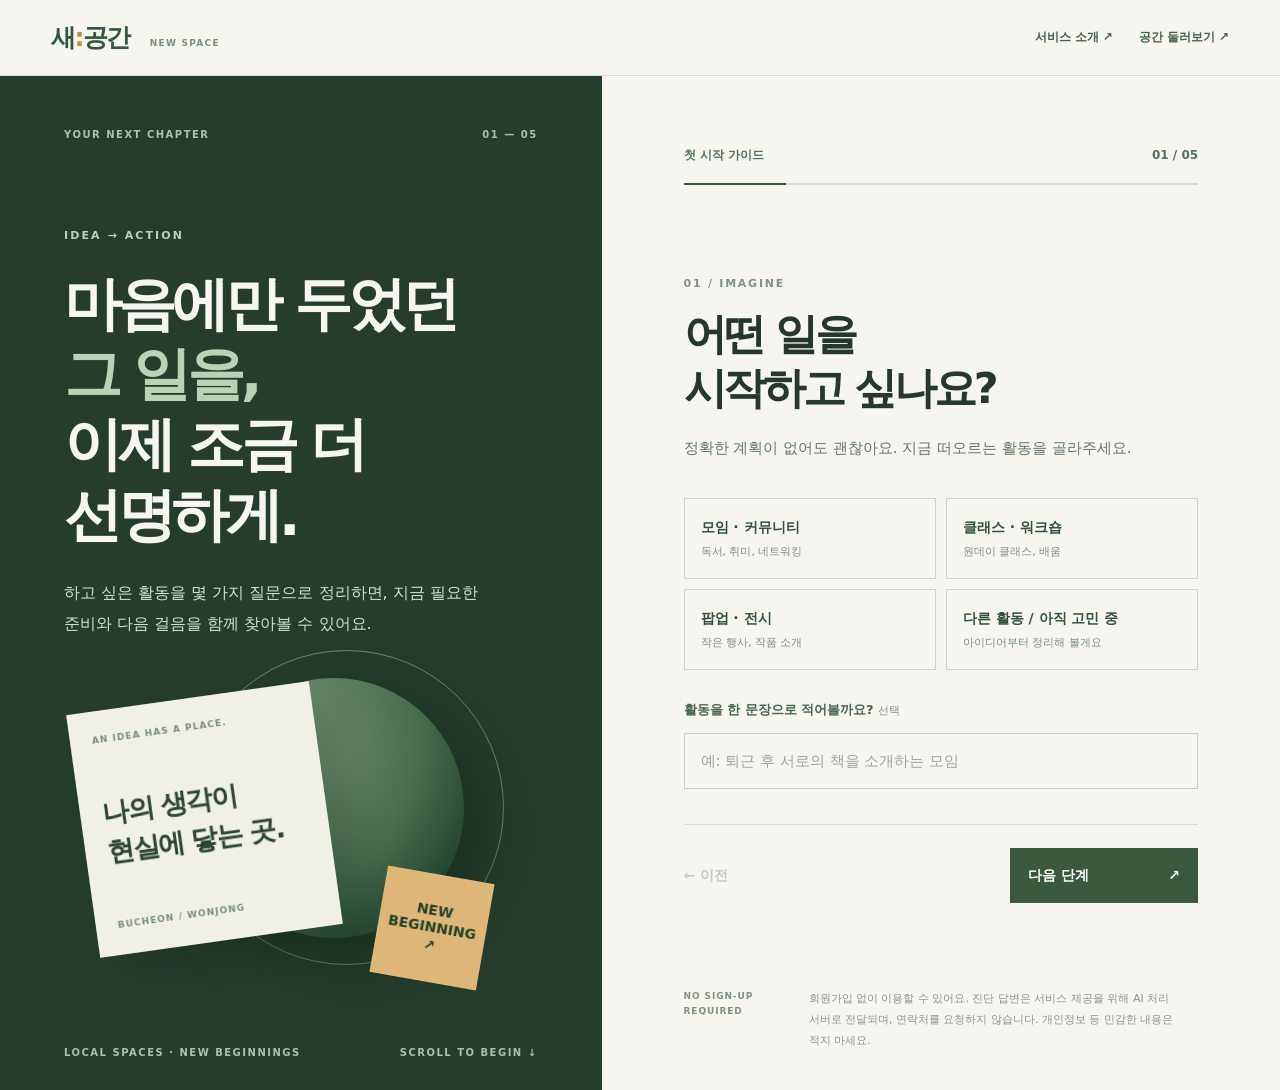
==== start.html @ 3538ea9c "feat: add first action partner MVP" ====
<!doctype html>
<html lang="ko">
<head>
 <meta charset="utf-8"><meta name="viewport" content="width=device-width,initial-scale=1">
 <meta name="description" content="생각만 하던 모임, 클래스, 작은 프로젝트를 실행 계획으로. 새:공간 내 활동 준비하기.">
 <title>내 활동 준비하기 — 새:공간</title>
 <link rel="icon" type="image/png" href="./favicon.png">
 <link rel="stylesheet" href="./styles/start.css">
</head>
<body>
 <a class="skip-link" href="#flow">질문으로 바로 이동</a>
 <header class="start-header">
   <a class="start-brand" href="./index.html" aria-label="새:공간 홈">새<span>:</span>공간 <small>NEW SPACE</small></a>
   <nav class="start-header__nav" aria-label="페이지 내비게이션"><a href="./index.html">서비스 소개 ↗</a><a href="./index.html?view=spaces">공간 둘러보기 ↗</a></nav>
 </header>
 <main class="start-layout" id="flow">
   <aside class="start-story" aria-label="내 활동 준비하기 소개">
      <div class="start-story__top"><span>YOUR NEXT CHAPTER</span><span>01 — 05</span></div>
      <div class="start-story__heading"><p class="start-story__kicker">IDEA → ACTION</p><h1>마음에만 두었던<br><em>그 일을,</em><br>이제 조금 더 선명하게.</h1><p>하고 싶은 활동을 몇 가지 질문으로 정리하면, 지금 필요한 준비와 다음 걸음을 함께 찾아볼 수 있어요.</p></div>
      <div class="start-story__visual" aria-hidden="true"><span class="start-story__orbit"></span><span class="start-story__circle"></span><span class="start-story__paper"><small>AN IDEA HAS A PLACE.</small><strong>나의 생각이<br>현실에 닿는 곳.</strong><small>BUCHEON / WONJONG</small></span><span class="start-story__seal">NEW<br>BEGINNING<br>↗</span></div>
      <div class="start-story__foot"><span>LOCAL SPACES · NEW BEGINNINGS</span><span>SCROLL TO BEGIN ↓</span></div>
   </aside>
   <section class="start-workspace" aria-label="활동 준비 질문과 결과">
      <div class="start-workspace__top"><span>첫 시작 가이드</span><span id="step-count" aria-live="polite">01 / 05</span></div>
      <div class="start-progress" role="progressbar" aria-label="진단 진행률" aria-valuemin="0" aria-valuemax="100" aria-valuenow="20"><span id="progress-fill"></span></div>
      <div id="form-view">
        <form id="start-form" novalidate>
          <section class="start-step is-active" data-step="0" aria-labelledby="q-title-0">
            <p class="start-step__eyebrow">01 / IMAGINE</p><h2 id="q-title-0">어떤 일을<br>시작하고 싶나요?</h2>
            <p class="start-step__lead">정확한 계획이 없어도 괜찮아요. 지금 떠오르는 활동을 골라주세요.</p>
            <fieldset class="start-options" data-required="type"><legend class="sr-only">활동 유형</legend>
               <label><input type="radio" name="type" value="모임·커뮤니티"><span>모임 · 커뮤니티</span><small>독서, 취미, 네트워킹</small></label>
               <label><input type="radio" name="type" value="클래스·워크숍"><span>클래스 · 워크숍</span><small>원데이 클래스, 배움</small></label>
               <label><input type="radio" name="type" value="팝업·전시"><span>팝업 · 전시</span><small>작은 행사, 작품 소개</small></label>
               <label><input type="radio" name="type" value="기타·미정"><span>다른 활동 / 아직 고민 중</span><small>아이디어부터 정리해 볼게요</small></label>
            </fieldset>
            <label class="start-field">활동을 한 문장으로 적어볼까요? <small>선택</small><input name="idea" type="text" maxlength="160" placeholder="예: 퇴근 후 서로의 책을 소개하는 모임"></label>
          </section>
          <section class="start-step" data-step="1" aria-labelledby="q-title-1" hidden>
            <p class="start-step__eyebrow">02 / SHAPE</p><h2 id="q-title-1">지금은 어느<br>지점에 있나요?</h2>
            <p class="start-step__lead">준비 상태와 예상 인원을 알면 필요한 준비를 더 정확히 정리할 수 있어요.</p>
            <fieldset class="start-options" data-required="stage"><legend class="start-label">현재 준비 단계</legend>
               <label><input type="radio" name="stage" value="아이디어만 있음"><span>아이디어만 있어요</span></label>
               <label><input type="radio" name="stage" value="프로그램 구상 중"><span>내용을 구체화하는 중이에요</span></label>
               <label><input type="radio" name="stage" value="참여자·일정 준비 중"><span>참여자나 일정을 준비 중이에요</span></label>
               <label><input type="radio" name="stage" value="공간만 찾으면 됨"><span>공간만 찾으면 진행할 수 있어요</span></label>
            </fieldset>
            <label class="start-field">예상 참여 인원 <small>필수</small><select name="people" required><option value="">선택해 주세요</option><option>1~4명</option><option>5~8명</option><option>9~12명</option><option>13~20명</option><option>21명 이상</option><option>아직 미정</option></select></label>
          </section>
          <section class="start-step" data-step="2" aria-labelledby="q-title-2" hidden>
            <p class="start-step__eyebrow">03 / PLACE & BUDGET</p><h2 id="q-title-2">어디에서,<br>어느 정도로 시작할까요?</h2>
            <p class="start-step__lead">아직 구체적인 장소나 예산을 정하지 않았어도 괜찮아요.</p>
            <label class="start-field">희망 지역 <small>필수</small><select name="region" required><option value="">선택해 주세요</option><option>부천 원종동</option><option>부천 내 다른 지역</option><option>경기·인천</option><option>서울</option><option>지역 무관</option><option>미정</option></select></label>
            <label class="start-field">활동 전체 예산 <small>필수</small><select name="budget" required><option value="">선택해 주세요</option><option>5만원 미만</option><option>5만~10만원</option><option>10만~30만원</option><option>30만원 이상</option><option>아직 미정</option></select></label>
            <p class="start-info">전체 예산은 공간 이용료뿐 아니라 재료비·홍보비 등도 포함한 금액이에요.</p>
          </section>
          <section class="start-step" data-step="3" aria-labelledby="q-title-3" hidden>
            <p class="start-step__eyebrow">04 / CONDITIONS</p><h2 id="q-title-3">어떤 공간이<br>필요할까요?</h2>
            <p class="start-step__lead">필요해 보이는 조건을 선택해 주세요. 여러 개 골라도 좋아요.</p>
            <fieldset class="start-chips"><legend class="start-label">필요한 공간 조건 <small>선택</small></legend>
              <label><input type="checkbox" name="needs" value="테이블·의자"><span>테이블 · 의자</span></label>
              <label><input type="checkbox" name="needs" value="조용한 환경"><span>조용한 환경</span></label>
              <label><input type="checkbox" name="needs" value="프로젝터·스크린"><span>프로젝터 · 스크린</span></label>
              <label><input type="checkbox" name="needs" value="음향 시설"><span>음향 시설</span></label>
              <label><input type="checkbox" name="needs" value="전시·진열 공간"><span>전시 · 진열</span></label>
              <label><input type="checkbox" name="needs" value="음식·음료 이용"><span>음식 · 음료 이용</span></label>
              <label><input type="checkbox" name="needs" value="접근성"><span>대중교통 접근성</span></label>
            </fieldset>
            <label class="start-field">기타 중요한 조건 <small>선택</small><input name="conditionNote" maxlength="140" placeholder="예: 주말 오후 2시간, 준비물 보관 등"></label>
          </section>
          <section class="start-step" data-step="4" aria-labelledby="q-title-4" hidden>
            <p class="start-step__eyebrow">05 / NEXT STEP</p><h2 id="q-title-4">지금 가장<br>막막한 부분은 무엇인가요?</h2>
            <p class="start-step__lead">가장 먼저 해결하고 싶은 한 가지를 골라주세요.</p>
            <fieldset class="start-options" data-required="challenge"><legend class="sr-only">가장 어려운 점</legend>
               <label><input type="radio" name="challenge" value="아이디어 구체화"><span>아이디어를 구체화하기 어려워요</span></label>
               <label><input type="radio" name="challenge" value="공간 찾기"><span>맞는 공간을 찾기 어려워요</span></label>
               <label><input type="radio" name="challenge" value="예산·비용"><span>예산과 비용이 고민이에요</span></label>
               <label><input type="radio" name="challenge" value="참여자 모집"><span>함께할 사람을 모으기 어려워요</span></label>
               <label><input type="radio" name="challenge" value="운영 준비"><span>운영과 준비 순서를 모르겠어요</span></label>
            </fieldset>
            <label class="start-field">더 알려주고 싶은 내용 <small>선택</small><textarea name="notes" rows="3" maxlength="300" placeholder="상황을 조금 더 적어주면 결과를 구체화하는 데 도움이 돼요."></textarea></label>
          </section>
          <p class="start-error" id="form-error" role="alert" hidden></p>
          <div class="start-controls"><button class="start-back" id="back-btn" type="button" disabled>← 이전</button><button class="start-next" id="next-btn" type="button">다음 단계 <span aria-hidden="true">↗</span></button></div>
        </form>
      </div>
      <div id="loading-view" class="start-loading" hidden role="status" aria-live="polite"><div class="start-loading__symbol" aria-hidden="true">◌</div><h2>지금 필요한<br>준비를 정리하고 있어요.</h2><p>입력한 조건을 바탕으로 실행 계획을 작성하고 있습니다.</p></div>
      <div id="result-view" class="start-result" hidden aria-live="polite">
        <p class="start-step__eyebrow">YOUR ACTION NOTES / 결과</p>
        <h2 id="result-headline">내 활동을 위한 첫 장</h2><p class="start-result__summary" id="result-summary"></p>
        <p id="demo-warning" class="start-demo-warning" hidden>샘플 미리보기입니다. 실제 AI 진단 결과가 아닙니다.</p>
        <div class="start-result__grid"><section><h3>지금 준비된 부분</h3><ul id="result-ready"></ul></section><section><h3>우선 할 일 3가지</h3><ol id="result-priorities"></ol></section><section><h3>공간을 볼 때 확인할 것</h3><ul id="result-space"></ul></section><section><h3>예산에 포함할 항목</h3><ul id="result-cost"></ul></section></div>
        <section class="start-result__next"><h3>다음에 해볼 일</h3><ol id="result-next"></ol><p id="result-note"></p></section>
        <div class="start-result__actions"><button type="button" id="copy-btn">결과 복사하기 ↗</button><a href="./index.html?view=spaces">지역 공간 둘러보기 ↗</a><button type="button" id="restart-btn">처음부터 다시</button></div>
        <p class="start-result__disclaimer">이 결과는 활동 계획을 돕기 위한 참고 가이드입니다. 특정 공간의 이용 가능 여부, 가격, 허가 사항을 보장하지 않습니다. 최종 조건은 해당 공간과 확인해 주세요.</p>
      </div>
      <div class="start-workspace__note"><span>NO SIGN-UP REQUIRED</span><p>회원가입 없이 이용할 수 있어요. 진단 답변은 서비스 제공을 위해 AI 처리 서버로 전달되며, 연락처를 요청하지 않습니다. 개인정보 등 민감한 내용은 적지 마세요.</p></div>
   </section>
 </main>
 <script src="./scripts/start.js" defer></script>
</body>
</html>
---- styles/start.css ----
:root{--green:#3A5A40;--forest:#263D2E;--ink:#26372b;--ivory:#f6f5f0;--line:#d5ddd2;--easing:cubic-bezier(.16,1,.3,1);--font:"Pretendard Variable","Pretendard","Noto Sans KR",system-ui,sans-serif}
*{box-sizing:border-box}html{scroll-behavior:smooth}body{margin:0;background:#f6f5f0;color:var(--ink);font:16px/1.65 var(--font);word-break:keep-all}button,input,textarea,select{font:inherit}button{cursor:pointer}a{color:inherit}.sr-only{position:absolute;width:1px;height:1px;padding:0;margin:-1px;overflow:hidden;clip:rect(0,0,0,0);white-space:nowrap;border:0}.skip-link{position:absolute;top:-100px;left:15px;background:#fff;z-index:100;padding:10px}.skip-link:focus{top:10px}a:focus-visible,button:focus-visible,input:focus-visible,select:focus-visible,textarea:focus-visible{outline:3px solid #bfaa64;outline-offset:3px}
.start-header{height:76px;position:relative;z-index:10;background:#f6f5f0;display:flex;justify-content:space-between;align-items:center;padding:0 clamp(22px,4vw,74px);border-bottom:1px solid #d8ded6}.start-brand{text-decoration:none;color:#355940;font-size:25px;letter-spacing:-.065em;font-weight:800}.start-brand span{color:#ba8e44}.start-brand small{font-size:9px;letter-spacing:.14em;margin-left:13px;font-weight:700;color:#769178}.start-header__nav{display:flex;gap:27px}.start-header__nav a{text-decoration:none;font-size:12px;letter-spacing:-.01em;font-weight:700;color:#47604b}.start-header__nav a:hover{text-decoration:underline;text-underline-offset:5px}
.start-layout{min-height:calc(100vh - 76px);display:grid;grid-template-columns:minmax(0,47%) minmax(0,53%);align-items:stretch}.start-story{background:var(--forest);color:#f6f5f0;padding:clamp(30px,4vw,74px) clamp(26px,5vw,92px) 28px;position:relative;display:flex;min-height:850px;flex-direction:column;overflow:hidden;isolation:isolate}.start-story__top,.start-story__foot{display:flex;justify-content:space-between;gap:12px;font-size:10px;font-weight:650;letter-spacing:.15em;color:#aebfac}.start-story__heading{z-index:2;margin-top:clamp(55px,8vh,115px)}.start-story__kicker{font-size:11px;font-weight:700;letter-spacing:.19em;color:#b9d0b8}.start-story h1{font-size:clamp(46px,4.5vw,78px);letter-spacing:-.075em;line-height:1.22;margin:25px 0 21px;font-weight:690}.start-story h1 em{font-style:normal;color:#bdd1b7}.start-story__heading>p:last-child{max-width:450px;color:#d3dfd1;font-size:16px;line-height:1.95;margin:26px 0}.start-story__visual{position:relative;margin:auto 0 55px;width:min(100%,440px);height:325px}.start-story__circle{position:absolute;right:9%;top:4%;border-radius:50%;width:260px;height:260px;background:radial-gradient(circle at 25% 25%,#829e82,#456b4d 56%,#24452f 80%);box-shadow:24px 22px 70px rgba(14,38,21,.55);animation:float 8s ease-in-out infinite alternate}.start-story__orbit{position:absolute;right:0;top:-15px;width:315px;height:315px;border-radius:50%;border:1px solid #6d896c}.start-story__paper{position:absolute;left:4%;top:32px;background:#f1f0e7;color:#2d4732;width:245px;height:245px;padding:22px;display:flex;flex-direction:column;justify-content:space-between;transform:rotate(-8deg);box-shadow:20px 22px 40px rgba(10,33,19,.25);animation:paperIn 1.1s var(--easing) both}.start-story__paper small{font-size:9px;font-weight:700;letter-spacing:.12em;color:#77907a}.start-story__paper strong{font-size:27px;letter-spacing:-.055em;line-height:1.42}.start-story__seal{position:absolute;right:4%;bottom:8px;background:#deb778;color:#24402b;width:108px;height:108px;display:grid;place-items:center;text-align:center;font-size:14px;font-weight:750;line-height:1.25;transform:rotate(10deg)}.start-story__foot{margin-top:auto}
.start-workspace{padding:clamp(45px,5.5vw,91px) clamp(25px,6.4vw,105px) 38px;background:#f6f5f0;min-width:0;display:flex;flex-direction:column}.start-workspace__top{display:flex;justify-content:space-between;color:#527158;font-size:12px;font-weight:700}.start-progress{height:2px;background:#d5dfd3;margin:17px 0 clamp(46px,7vw,92px);overflow:hidden}.start-progress span{display:block;height:100%;width:20%;background:#3a5a40;transition:width .75s var(--easing)}.start-step{animation:appear .55s var(--easing) both}.start-step[hidden],#form-view[hidden],#loading-view[hidden],#result-view[hidden],.start-error[hidden],#demo-warning[hidden]{display:none!important}.start-step__eyebrow{color:#819384;font-weight:750;font-size:11px;letter-spacing:.16em;margin:0 0 14px}.start-step h2,.start-loading h2,.start-result h2{font-size:clamp(35px,3.35vw,55px);letter-spacing:-.075em;line-height:1.26;margin:0;font-weight:680}.start-step__lead{margin:20px 0 35px;color:#657866;font-size:15px;line-height:1.85;max-width:550px}.start-label{font-weight:700;font-size:13px;color:#405d47;margin-bottom:16px}.start-label small,.start-field small{font-weight:500;color:#869488;font-size:11px}.start-options{display:grid;grid-template-columns:1fr 1fr;gap:10px;border:0;padding:0;margin:0 0 29px}.start-options label{border:1px solid #cbd5ca;padding:17px 16px;display:flex;flex-direction:column;min-height:64px;cursor:pointer;justify-content:center;transition:border .25s,background .25s,transform .3s var(--easing)}.start-options label:hover{background:#eaf0e7;transform:translateY(-3px)}.start-options input,.start-chips input{position:absolute;opacity:0;pointer-events:none}.start-options label:has(input:checked){border-color:#3a5a40;background:#e3ede2;box-shadow:inset 0 0 0 1px #3a5a40}.start-options label:has(input:focus-visible),.start-chips label:has(input:focus-visible){outline:3px solid #b8ac6d;outline-offset:2px}.start-options label span{font-weight:700;font-size:14px;color:#34513b}.start-options label small{color:#7d9080;margin-top:4px;font-size:11px}.start-field{display:block;margin:25px 0 0;font-size:13px;color:#49664e;font-weight:700}.start-field input,.start-field select,.start-field textarea{display:block;width:100%;margin-top:12px;border:1px solid #c4d0c3;background:transparent;border-radius:0;padding:15px 16px;font-size:15px;font-weight:450;color:#2b4933;min-height:54px;outline-offset:2px}.start-field textarea{resize:vertical}.start-field input::placeholder,.start-field textarea::placeholder{color:#9ca89d}.start-info{color:#839285;font-size:12px;line-height:1.8}.start-chips{border:0;padding:0;margin:0 0 30px;display:flex;flex-wrap:wrap;gap:10px}.start-chips legend{width:100%}.start-chips label{cursor:pointer;border:1px solid #cbd5ca;padding:10px 15px;font-size:13px;color:#3d5a42;transition:.25s}.start-chips label:has(input:checked){background:#365a3c;color:#fff;border-color:#365a3c}.start-error{font-size:13px;color:#a23b2c;margin:20px 0 0}.start-controls{display:flex;align-items:center;justify-content:space-between;margin-top:35px;padding-top:23px;border-top:1px solid #d7e0d5;gap:14px}.start-controls button{border:0;font-weight:700;font-size:14px}.start-back{color:#5c745f;background:none;padding:13px 0}.start-back:disabled{opacity:.32;cursor:not-allowed}.start-next{display:flex;gap:36px;align-items:center;justify-content:space-between;min-width:188px;padding:16px 18px;color:#fff;background:#3a5a40;transition:background .25s,transform .25s}.start-next:hover{background:#24432e;transform:translateY(-2px)}.start-next:disabled{cursor:wait;opacity:.6}.start-workspace__note{margin-top:auto;padding-top:75px;display:flex;gap:19px;align-items:flex-start}.start-workspace__note span{color:#7e947f;letter-spacing:.1em;font-size:9px;min-width:106px;font-weight:800}.start-workspace__note p{max-width:480px;color:#899789;font-size:11px;line-height:1.9;margin:0}.start-loading{animation:appear .55s both;padding:35px 0 90px}.start-loading__symbol{font-size:85px;color:#3a5a40;animation:spin 1.7s linear infinite;width:105px}.start-loading p{color:#687c6b}.start-result{animation:appear .6s both}.start-result h2{max-width:580px}.start-result__summary{color:#596f5f;font-size:16px;line-height:1.8;margin:24px 0 38px}.start-result__grid{display:grid;grid-template-columns:repeat(2,minmax(0,1fr));gap:32px 24px;border-top:1px solid #cbd5ca;padding-top:34px}.start-result h3{font-size:18px;letter-spacing:-.045em;margin:0 0 12px}.start-result li{margin:7px 0;color:#526c57;font-size:14px;line-height:1.8}.start-result ul,.start-result ol{margin:0;padding-left:20px}.start-result__next{background:#e6ede3;padding:24px;margin-top:32px}.start-result__next p{font-size:12px;color:#667969}.start-result__actions{display:flex;flex-wrap:wrap;gap:10px;margin-top:26px}.start-result__actions a,.start-result__actions button{display:inline-flex;align-items:center;text-decoration:none;font-size:13px;font-weight:700;padding:12px 14px;border:1px solid #3a5a40;background:transparent;color:#31543a}.start-result__actions button:first-child{background:#3a5a40;color:#fff}.start-result__disclaimer{font-size:11px;color:#8a988a;line-height:1.7;margin-top:25px}.start-demo-warning{padding:10px 14px;border:1px solid #b99954;background:#fbf4dc;color:#70551c;font-size:13px}
@keyframes appear{from{opacity:0;transform:translateY(20px)}to{opacity:1;transform:none}}@keyframes paperIn{from{opacity:0;transform:rotate(-17deg) translateY(40px)}to{opacity:1;transform:rotate(-8deg)}}@keyframes float{from{transform:translate(0,0) scale(1)}to{transform:translate(8px,-14px) scale(1.04)}}@keyframes spin{to{transform:rotate(360deg)}}
@media(max-width:1000px){.start-layout{grid-template-columns:1fr}.start-story{min-height:0;padding:38px 34px 28px}.start-story__heading{margin-top:38px}.start-story h1{font-size:clamp(39px,7vw,65px)}.start-story__visual{position:absolute;right:13px;bottom:0;width:230px;height:205px;opacity:.35;pointer-events:none;margin:0}.start-story__circle{width:160px;height:160px}.start-story__orbit{width:200px;height:200px}.start-story__paper{width:135px;height:135px;padding:12px}.start-story__paper strong{font-size:15px}.start-story__paper small{font-size:6px}.start-story__seal{width:60px;height:60px;font-size:8px}.start-story__foot{margin-top:35px}.start-workspace{padding:45px 34px 35px}.start-workspace__note{padding-top:60px}}
@media(max-width:600px){.start-header{height:66px;padding:0 20px}.start-brand{font-size:20px}.start-brand small{display:none}.start-header__nav{gap:12px}.start-header__nav a{font-size:11px}.start-story{padding:30px 23px;min-height:330px}.start-story__heading{margin-top:23px}.start-story h1{font-size:clamp(37px,9vw,49px);margin:18px 0}.start-story__heading>p:last-child{font-size:13px;max-width:265px}.start-story__visual{right:-85px;bottom:-22px;opacity:.21}.start-story__foot{margin-top:28px}.start-story__foot span:last-child{display:none}.start-workspace{padding:33px 22px 36px}.start-progress{margin-bottom:40px}.start-step h2,.start-result h2{font-size:clamp(35px,9vw,45px)}.start-step__lead{font-size:14px}.start-options{grid-template-columns:1fr;gap:8px}.start-options label{min-height:54px;padding:12px 14px}.start-options label small{display:none}.start-result__grid{grid-template-columns:1fr;gap:20px}.start-workspace__note{display:block}.start-workspace__note p{margin-top:12px}}
@media(prefers-reduced-motion:reduce){html{scroll-behavior:auto}*,*::before,*::after{animation:none!important;transition:none!important}}
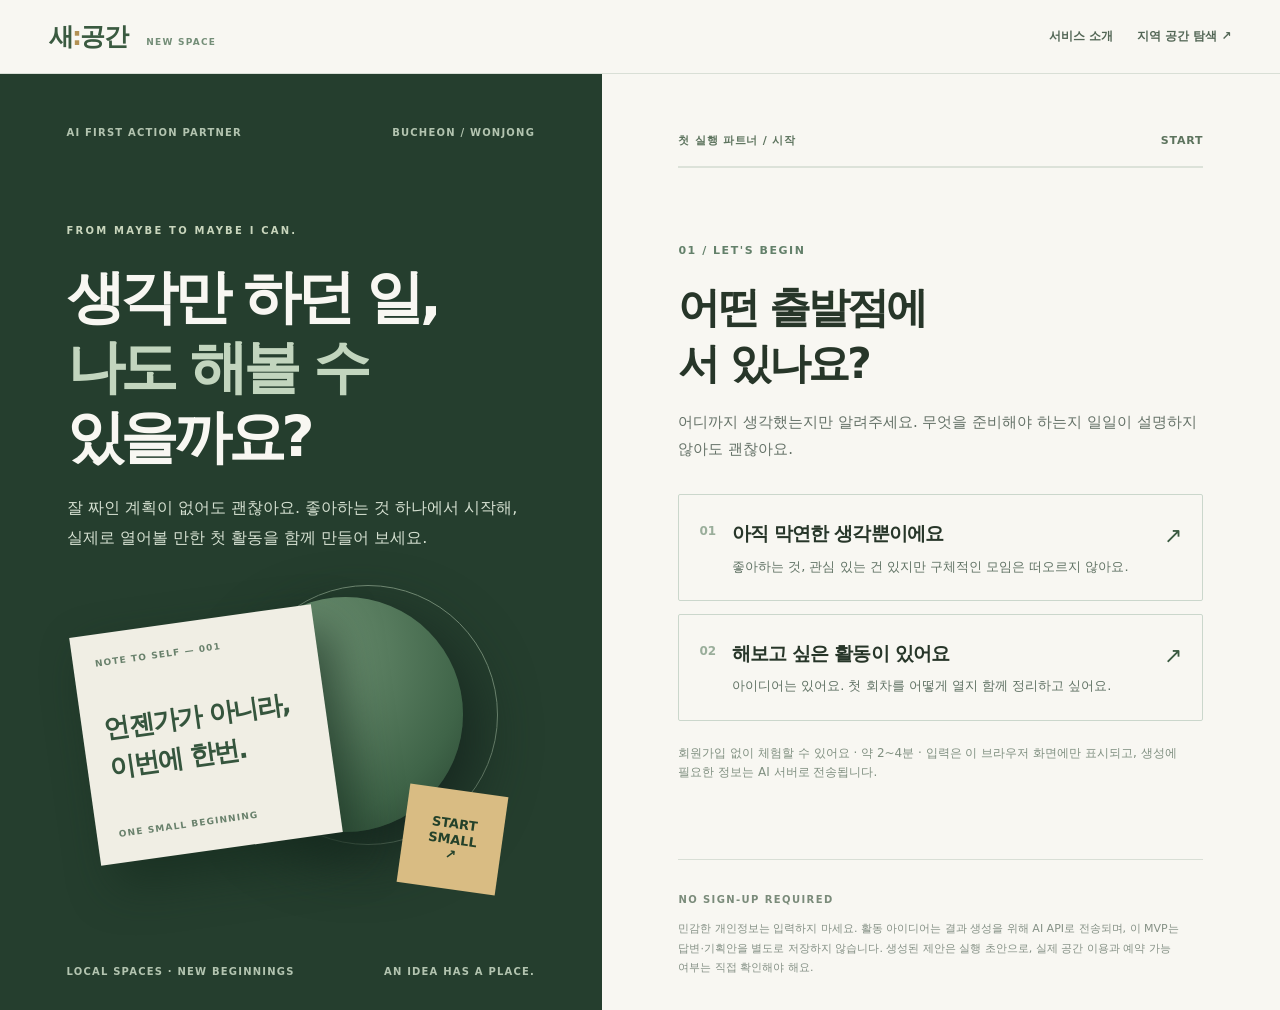
==== commit d6967baa: "feat: update first action partner V2 frontend" ====
--- a/start.html
+++ b/start.html
@@ -1,102 +1,96 @@
 <!doctype html>
 <html lang="ko">
 <head>
- <meta charset="utf-8"><meta name="viewport" content="width=device-width,initial-scale=1">
- <meta name="description" content="생각만 하던 모임, 클래스, 작은 프로젝트를 실행 계획으로. 새:공간 내 활동 준비하기.">
- <title>내 활동 준비하기 — 새:공간</title>
- <link rel="icon" type="image/png" href="./favicon.png">
- <link rel="stylesheet" href="./styles/start.css">
+  <meta charset="utf-8">
+  <meta name="viewport" content="width=device-width,initial-scale=1">
+  <meta name="description" content="막연한 관심사도 첫 활동이 될 수 있어요. AI 첫 실행 파트너와 함께 아이디어를 발견하고 첫 회차 기획안까지 만들어 보세요.">
+  <title>AI 첫 실행 파트너 — 새:공간</title>
+  <link rel="icon" href="./favicon.png" type="image/png">
+  <link rel="stylesheet" href="./styles/start.css">
+  <script src="./scripts/start.js" defer></script>
 </head>
 <body>
- <a class="skip-link" href="#flow">질문으로 바로 이동</a>
- <header class="start-header">
-   <a class="start-brand" href="./index.html" aria-label="새:공간 홈">새<span>:</span>공간 <small>NEW SPACE</small></a>
-   <nav class="start-header__nav" aria-label="페이지 내비게이션"><a href="./index.html">서비스 소개 ↗</a><a href="./index.html?view=spaces">공간 둘러보기 ↗</a></nav>
- </header>
- <main class="start-layout" id="flow">
-   <aside class="start-story" aria-label="내 활동 준비하기 소개">
-      <div class="start-story__top"><span>YOUR NEXT CHAPTER</span><span>01 — 05</span></div>
-      <div class="start-story__heading"><p class="start-story__kicker">IDEA → ACTION</p><h1>마음에만 두었던<br><em>그 일을,</em><br>이제 조금 더 선명하게.</h1><p>하고 싶은 활동을 몇 가지 질문으로 정리하면, 지금 필요한 준비와 다음 걸음을 함께 찾아볼 수 있어요.</p></div>
-      <div class="start-story__visual" aria-hidden="true"><span class="start-story__orbit"></span><span class="start-story__circle"></span><span class="start-story__paper"><small>AN IDEA HAS A PLACE.</small><strong>나의 생각이<br>현실에 닿는 곳.</strong><small>BUCHEON / WONJONG</small></span><span class="start-story__seal">NEW<br>BEGINNING<br>↗</span></div>
-      <div class="start-story__foot"><span>LOCAL SPACES · NEW BEGINNINGS</span><span>SCROLL TO BEGIN ↓</span></div>
-   </aside>
-   <section class="start-workspace" aria-label="활동 준비 질문과 결과">
-      <div class="start-workspace__top"><span>첫 시작 가이드</span><span id="step-count" aria-live="polite">01 / 05</span></div>
-      <div class="start-progress" role="progressbar" aria-label="진단 진행률" aria-valuemin="0" aria-valuemax="100" aria-valuenow="20"><span id="progress-fill"></span></div>
-      <div id="form-view">
-        <form id="start-form" novalidate>
-          <section class="start-step is-active" data-step="0" aria-labelledby="q-title-0">
-            <p class="start-step__eyebrow">01 / IMAGINE</p><h2 id="q-title-0">어떤 일을<br>시작하고 싶나요?</h2>
-            <p class="start-step__lead">정확한 계획이 없어도 괜찮아요. 지금 떠오르는 활동을 골라주세요.</p>
-            <fieldset class="start-options" data-required="type"><legend class="sr-only">활동 유형</legend>
-               <label><input type="radio" name="type" value="모임·커뮤니티"><span>모임 · 커뮤니티</span><small>독서, 취미, 네트워킹</small></label>
-               <label><input type="radio" name="type" value="클래스·워크숍"><span>클래스 · 워크숍</span><small>원데이 클래스, 배움</small></label>
-               <label><input type="radio" name="type" value="팝업·전시"><span>팝업 · 전시</span><small>작은 행사, 작품 소개</small></label>
-               <label><input type="radio" name="type" value="기타·미정"><span>다른 활동 / 아직 고민 중</span><small>아이디어부터 정리해 볼게요</small></label>
-            </fieldset>
-            <label class="start-field">활동을 한 문장으로 적어볼까요? <small>선택</small><input name="idea" type="text" maxlength="160" placeholder="예: 퇴근 후 서로의 책을 소개하는 모임"></label>
-          </section>
-          <section class="start-step" data-step="1" aria-labelledby="q-title-1" hidden>
-            <p class="start-step__eyebrow">02 / SHAPE</p><h2 id="q-title-1">지금은 어느<br>지점에 있나요?</h2>
-            <p class="start-step__lead">준비 상태와 예상 인원을 알면 필요한 준비를 더 정확히 정리할 수 있어요.</p>
-            <fieldset class="start-options" data-required="stage"><legend class="start-label">현재 준비 단계</legend>
-               <label><input type="radio" name="stage" value="아이디어만 있음"><span>아이디어만 있어요</span></label>
-               <label><input type="radio" name="stage" value="프로그램 구상 중"><span>내용을 구체화하는 중이에요</span></label>
-               <label><input type="radio" name="stage" value="참여자·일정 준비 중"><span>참여자나 일정을 준비 중이에요</span></label>
-               <label><input type="radio" name="stage" value="공간만 찾으면 됨"><span>공간만 찾으면 진행할 수 있어요</span></label>
-            </fieldset>
-            <label class="start-field">예상 참여 인원 <small>필수</small><select name="people" required><option value="">선택해 주세요</option><option>1~4명</option><option>5~8명</option><option>9~12명</option><option>13~20명</option><option>21명 이상</option><option>아직 미정</option></select></label>
-          </section>
-          <section class="start-step" data-step="2" aria-labelledby="q-title-2" hidden>
-            <p class="start-step__eyebrow">03 / PLACE & BUDGET</p><h2 id="q-title-2">어디에서,<br>어느 정도로 시작할까요?</h2>
-            <p class="start-step__lead">아직 구체적인 장소나 예산을 정하지 않았어도 괜찮아요.</p>
-            <label class="start-field">희망 지역 <small>필수</small><select name="region" required><option value="">선택해 주세요</option><option>부천 원종동</option><option>부천 내 다른 지역</option><option>경기·인천</option><option>서울</option><option>지역 무관</option><option>미정</option></select></label>
-            <label class="start-field">활동 전체 예산 <small>필수</small><select name="budget" required><option value="">선택해 주세요</option><option>5만원 미만</option><option>5만~10만원</option><option>10만~30만원</option><option>30만원 이상</option><option>아직 미정</option></select></label>
-            <p class="start-info">전체 예산은 공간 이용료뿐 아니라 재료비·홍보비 등도 포함한 금액이에요.</p>
-          </section>
-          <section class="start-step" data-step="3" aria-labelledby="q-title-3" hidden>
-            <p class="start-step__eyebrow">04 / CONDITIONS</p><h2 id="q-title-3">어떤 공간이<br>필요할까요?</h2>
-            <p class="start-step__lead">필요해 보이는 조건을 선택해 주세요. 여러 개 골라도 좋아요.</p>
-            <fieldset class="start-chips"><legend class="start-label">필요한 공간 조건 <small>선택</small></legend>
-              <label><input type="checkbox" name="needs" value="테이블·의자"><span>테이블 · 의자</span></label>
-              <label><input type="checkbox" name="needs" value="조용한 환경"><span>조용한 환경</span></label>
-              <label><input type="checkbox" name="needs" value="프로젝터·스크린"><span>프로젝터 · 스크린</span></label>
-              <label><input type="checkbox" name="needs" value="음향 시설"><span>음향 시설</span></label>
-              <label><input type="checkbox" name="needs" value="전시·진열 공간"><span>전시 · 진열</span></label>
-              <label><input type="checkbox" name="needs" value="음식·음료 이용"><span>음식 · 음료 이용</span></label>
-              <label><input type="checkbox" name="needs" value="접근성"><span>대중교통 접근성</span></label>
-            </fieldset>
-            <label class="start-field">기타 중요한 조건 <small>선택</small><input name="conditionNote" maxlength="140" placeholder="예: 주말 오후 2시간, 준비물 보관 등"></label>
-          </section>
-          <section class="start-step" data-step="4" aria-labelledby="q-title-4" hidden>
-            <p class="start-step__eyebrow">05 / NEXT STEP</p><h2 id="q-title-4">지금 가장<br>막막한 부분은 무엇인가요?</h2>
-            <p class="start-step__lead">가장 먼저 해결하고 싶은 한 가지를 골라주세요.</p>
-            <fieldset class="start-options" data-required="challenge"><legend class="sr-only">가장 어려운 점</legend>
-               <label><input type="radio" name="challenge" value="아이디어 구체화"><span>아이디어를 구체화하기 어려워요</span></label>
-               <label><input type="radio" name="challenge" value="공간 찾기"><span>맞는 공간을 찾기 어려워요</span></label>
-               <label><input type="radio" name="challenge" value="예산·비용"><span>예산과 비용이 고민이에요</span></label>
-               <label><input type="radio" name="challenge" value="참여자 모집"><span>함께할 사람을 모으기 어려워요</span></label>
-               <label><input type="radio" name="challenge" value="운영 준비"><span>운영과 준비 순서를 모르겠어요</span></label>
-            </fieldset>
-            <label class="start-field">더 알려주고 싶은 내용 <small>선택</small><textarea name="notes" rows="3" maxlength="300" placeholder="상황을 조금 더 적어주면 결과를 구체화하는 데 도움이 돼요."></textarea></label>
-          </section>
-          <p class="start-error" id="form-error" role="alert" hidden></p>
-          <div class="start-controls"><button class="start-back" id="back-btn" type="button" disabled>← 이전</button><button class="start-next" id="next-btn" type="button">다음 단계 <span aria-hidden="true">↗</span></button></div>
-        </form>
+<a class="skip-link" href="#start-app">질문으로 이동</a>
+<header class="start-header">
+  <a class="brand" href="./index.html" aria-label="새:공간 홈">새<span>:</span>공간 <small>NEW SPACE</small></a>
+  <nav aria-label="주요 메뉴"><a href="./index.html">서비스 소개</a><a href="./index.html?view=spaces">지역 공간 탐색 <span aria-hidden="true">↗</span></a></nav>
+</header>
+<main class="start-layout" id="start-app">
+  <aside class="story" aria-label="AI 첫 실행 파트너 소개">
+    <div class="story-top"><span>AI FIRST ACTION PARTNER</span><span>BUCHEON / WONJONG</span></div>
+    <div class="story-copy"><p class="eyebrow">FROM MAYBE TO MAYBE I CAN.</p>
+      <h1>생각만 하던 일,<br><em>나도 해볼 수</em><br>있을까요?</h1>
+      <p>잘 짜인 계획이 없어도 괜찮아요. 좋아하는 것 하나에서 시작해, 실제로 열어볼 만한 첫 활동을 함께 만들어 보세요.</p>
+    </div>
+    <div class="story-art" aria-hidden="true">
+      <div class="story-art__ring"></div><div class="story-art__disc"></div>
+      <div class="story-art__sheet"><span>NOTE TO SELF — 001</span><strong>언젠가가 아니라,<br>이번에 한번.</strong><span>ONE SMALL BEGINNING</span></div>
+      <div class="story-art__stamp">START<br>SMALL<br>↗</div>
+    </div>
+    <div class="story-bottom"><span>LOCAL SPACES · NEW BEGINNINGS</span><span>AN IDEA HAS A PLACE.</span></div>
+  </aside>
+
+  <section class="workspace" aria-label="첫 활동 기획하기">
+    <div class="workspace-head"><span id="journey-label">첫 실행 파트너 / 시작</span><span id="journey-count" aria-live="polite">START</span></div>
+    <div class="progress-track" role="progressbar" aria-label="기획 진행률" aria-valuemin="0" aria-valuemax="100" aria-valuenow="0"><span id="progress-fill"></span></div>
+    <p class="demo-flag" id="demo-flag" hidden>샘플 체험 모드 — AI API를 사용하지 않으며 실제 AI 제안이 아닙니다.</p>
+
+    <div class="view is-current" id="view-choice">
+      <p class="view-kicker">01 / LET'S BEGIN</p>
+      <h2 tabindex="-1">어떤 출발점에<br>서 있나요?</h2>
+      <p class="view-lead">어디까지 생각했는지만 알려주세요. 무엇을 준비해야 하는지 일일이 설명하지 않아도 괜찮아요.</p>
+      <div class="path-list">
+        <button type="button" class="path-button" data-path="explore"><span class="path-number">01</span><span class="path-copy"><strong>아직 막연한 생각뿐이에요</strong><small>좋아하는 것, 관심 있는 건 있지만 구체적인 모임은 떠오르지 않아요.</small></span><span class="path-arrow" aria-hidden="true">↗</span></button>
+        <button type="button" class="path-button" data-path="ready"><span class="path-number">02</span><span class="path-copy"><strong>해보고 싶은 활동이 있어요</strong><small>아이디어는 있어요. 첫 회차를 어떻게 열지 함께 정리하고 싶어요.</small></span><span class="path-arrow" aria-hidden="true">↗</span></button>
       </div>
-      <div id="loading-view" class="start-loading" hidden role="status" aria-live="polite"><div class="start-loading__symbol" aria-hidden="true">◌</div><h2>지금 필요한<br>준비를 정리하고 있어요.</h2><p>입력한 조건을 바탕으로 실행 계획을 작성하고 있습니다.</p></div>
-      <div id="result-view" class="start-result" hidden aria-live="polite">
-        <p class="start-step__eyebrow">YOUR ACTION NOTES / 결과</p>
-        <h2 id="result-headline">내 활동을 위한 첫 장</h2><p class="start-result__summary" id="result-summary"></p>
-        <p id="demo-warning" class="start-demo-warning" hidden>샘플 미리보기입니다. 실제 AI 진단 결과가 아닙니다.</p>
-        <div class="start-result__grid"><section><h3>지금 준비된 부분</h3><ul id="result-ready"></ul></section><section><h3>우선 할 일 3가지</h3><ol id="result-priorities"></ol></section><section><h3>공간을 볼 때 확인할 것</h3><ul id="result-space"></ul></section><section><h3>예산에 포함할 항목</h3><ul id="result-cost"></ul></section></div>
-        <section class="start-result__next"><h3>다음에 해볼 일</h3><ol id="result-next"></ol><p id="result-note"></p></section>
-        <div class="start-result__actions"><button type="button" id="copy-btn">결과 복사하기 ↗</button><a href="./index.html?view=spaces">지역 공간 둘러보기 ↗</a><button type="button" id="restart-btn">처음부터 다시</button></div>
-        <p class="start-result__disclaimer">이 결과는 활동 계획을 돕기 위한 참고 가이드입니다. 특정 공간의 이용 가능 여부, 가격, 허가 사항을 보장하지 않습니다. 최종 조건은 해당 공간과 확인해 주세요.</p>
-      </div>
-      <div class="start-workspace__note"><span>NO SIGN-UP REQUIRED</span><p>회원가입 없이 이용할 수 있어요. 진단 답변은 서비스 제공을 위해 AI 처리 서버로 전달되며, 연락처를 요청하지 않습니다. 개인정보 등 민감한 내용은 적지 마세요.</p></div>
-   </section>
- </main>
- <script src="./scripts/start.js" defer></script>
+      <p class="aside-note">회원가입 없이 체험할 수 있어요 · 약 2~4분 · 입력은 이 브라우저 화면에만 표시되고, 생성에 필요한 정보는 AI 서버로 전송됩니다.</p>
+    </div>
+
+    <div class="view" id="view-question" hidden>
+      <p class="view-kicker" id="question-kicker"></p>
+      <h2 id="question-title" tabindex="-1"></h2>
+      <p class="view-lead" id="question-description"></p>
+      <div id="question-field"></div>
+      <p class="inline-error" id="question-error" role="alert" hidden></p>
+      <div class="nav-controls"><button type="button" id="question-back" class="button-minor">← 이전</button><button type="button" id="question-next" class="button-primary">다음으로 <span aria-hidden="true">↗</span></button></div>
+    </div>
+
+    <div class="view" id="view-loading" hidden role="status" aria-live="polite">
+      <p class="view-kicker">A LITTLE MOMENT</p><div class="loading-mark" aria-hidden="true"><span></span><span></span><span></span></div>
+      <h2 id="loading-title">가능한 첫 활동을<br>떠올리고 있어요.</h2>
+      <p class="view-lead" id="loading-description">관심사를 바탕으로 서로 다른 시작 방법을 제안할게요.</p>
+    </div>
+
+    <div class="view" id="view-ideas" hidden>
+      <p class="view-kicker">02 / THREE POSSIBILITIES</p>
+      <h2 tabindex="-1">이런 시작은<br>어떤가요?</h2>
+      <p class="view-lead" id="ideas-intro">조금 다르게 시작할 수 있는 세 가지 방향을 골라봤어요. 정답은 없어요. 마음이 가는 하나만 선택해 주세요.</p>
+      <div class="idea-list" id="idea-list" role="group" aria-label="추천 활동 아이디어"></div>
+      <label class="input-block" for="idea-adjustment">내 방식으로 조금 바꾸고 싶나요? <small>선택</small>
+        <input id="idea-adjustment" maxlength="140" placeholder="예: 너무 큰 모임 말고, 4명 정도로 해보고 싶어요">
+      </label>
+      <p class="inline-error" id="idea-error" role="alert" hidden></p>
+      <div class="nav-controls"><button type="button" id="ideas-back" class="button-minor">← 질문으로</button><button type="button" id="ideas-next" class="button-primary">이 아이디어로 첫 기획 만들기 <span aria-hidden="true">↗</span></button></div>
+    </div>
+
+    <div class="view plan" id="view-plan" hidden>
+      <p class="view-kicker">YOUR FIRST PROJECT / 나의 첫 활동 기획안</p>
+      <h2 id="plan-title" tabindex="-1">생각을 첫 활동으로.</h2>
+      <p class="plan-summary" id="plan-one-liner"></p>
+      <p class="demo-flag" id="plan-demo" hidden>샘플 기획안입니다. 실제 AI 생성 결과가 아닙니다.</p>
+      <div class="plan-intro"><span>WHY THIS IDEA</span><p id="plan-why"></p></div>
+      <div class="plan-meta"><div><span>함께하면 좋을 사람</span><strong id="plan-audience"></strong></div><div><span>권장 시작 규모 <small>(제안)</small></span><strong id="plan-size"></strong></div><div><span>첫 회차 시간 <small>(제안)</small></span><strong id="plan-duration"></strong></div></div>
+      <section class="plan-section"><div class="plan-section__head"><span>01 / THE FIRST SESSION</span><h3>첫 회차는 이렇게 열어봐요</h3></div><ol class="session-list" id="plan-session"></ol></section>
+      <section class="plan-section"><div class="plan-section__head"><span>02 / READY TO INVITE</span><h3>복사해서 써볼 모집 문구</h3></div><div class="invite-box"><p id="plan-invite"></p><button type="button" id="copy-invite" class="button-outline">모집 문구 복사 ↗</button></div></section>
+      <section class="plan-section"><div class="plan-section__head"><span>03 / ONE SMALL ACTION</span><h3>오늘 해볼 수 있는 한 가지</h3></div><p class="first-action" id="plan-first-action"></p><p id="plan-first-detail" class="muted-text"></p></section>
+      <div class="plan-columns"><section><h3>실행 전 체크</h3><ul id="plan-prep"></ul></section><section><h3>공간을 검토할 때</h3><ul id="plan-space"></ul></section><section><h3>비용이 발생할 수 있는 항목</h3><ul id="plan-cost"></ul></section></div>
+      <div class="plan-next"><p>작은 시작이, 실제 경험이 되도록.</p><div class="plan-actions"><button type="button" class="button-primary" id="copy-plan">기획안 전체 복사 ↗</button><a class="button-outline" href="./index.html?view=spaces">지역 공간 살펴보기 ↗</a><button type="button" class="button-minor" id="another-idea" hidden>다른 아이디어도 보기</button><button type="button" class="button-minor" id="restart">처음부터 다시</button></div></div>
+      <p class="disclaimer" id="plan-caution"></p>
+    </div>
+
+    <p class="error-global" id="global-error" role="alert" hidden></p>
+    <footer class="workspace-footer"><span>NO SIGN-UP REQUIRED</span><p>민감한 개인정보는 입력하지 마세요. 활동 아이디어는 결과 생성을 위해 AI API로 전송되며, 이 MVP는 답변·기획안을 별도로 저장하지 않습니다. 생성된 제안은 실행 초안으로, 실제 공간 이용과 예약 가능 여부는 직접 확인해야 해요.</p></footer>
+  </section>
+</main>
 </body>
 </html>
--- a/styles/start.css
+++ b/styles/start.css
@@ -1,9 +1,15 @@
-:root{--green:#3A5A40;--forest:#263D2E;--ink:#26372b;--ivory:#f6f5f0;--line:#d5ddd2;--easing:cubic-bezier(.16,1,.3,1);--font:"Pretendard Variable","Pretendard","Noto Sans KR",system-ui,sans-serif}
-*{box-sizing:border-box}html{scroll-behavior:smooth}body{margin:0;background:#f6f5f0;color:var(--ink);font:16px/1.65 var(--font);word-break:keep-all}button,input,textarea,select{font:inherit}button{cursor:pointer}a{color:inherit}.sr-only{position:absolute;width:1px;height:1px;padding:0;margin:-1px;overflow:hidden;clip:rect(0,0,0,0);white-space:nowrap;border:0}.skip-link{position:absolute;top:-100px;left:15px;background:#fff;z-index:100;padding:10px}.skip-link:focus{top:10px}a:focus-visible,button:focus-visible,input:focus-visible,select:focus-visible,textarea:focus-visible{outline:3px solid #bfaa64;outline-offset:3px}
-.start-header{height:76px;position:relative;z-index:10;background:#f6f5f0;display:flex;justify-content:space-between;align-items:center;padding:0 clamp(22px,4vw,74px);border-bottom:1px solid #d8ded6}.start-brand{text-decoration:none;color:#355940;font-size:25px;letter-spacing:-.065em;font-weight:800}.start-brand span{color:#ba8e44}.start-brand small{font-size:9px;letter-spacing:.14em;margin-left:13px;font-weight:700;color:#769178}.start-header__nav{display:flex;gap:27px}.start-header__nav a{text-decoration:none;font-size:12px;letter-spacing:-.01em;font-weight:700;color:#47604b}.start-header__nav a:hover{text-decoration:underline;text-underline-offset:5px}
-.start-layout{min-height:calc(100vh - 76px);display:grid;grid-template-columns:minmax(0,47%) minmax(0,53%);align-items:stretch}.start-story{background:var(--forest);color:#f6f5f0;padding:clamp(30px,4vw,74px) clamp(26px,5vw,92px) 28px;position:relative;display:flex;min-height:850px;flex-direction:column;overflow:hidden;isolation:isolate}.start-story__top,.start-story__foot{display:flex;justify-content:space-between;gap:12px;font-size:10px;font-weight:650;letter-spacing:.15em;color:#aebfac}.start-story__heading{z-index:2;margin-top:clamp(55px,8vh,115px)}.start-story__kicker{font-size:11px;font-weight:700;letter-spacing:.19em;color:#b9d0b8}.start-story h1{font-size:clamp(46px,4.5vw,78px);letter-spacing:-.075em;line-height:1.22;margin:25px 0 21px;font-weight:690}.start-story h1 em{font-style:normal;color:#bdd1b7}.start-story__heading>p:last-child{max-width:450px;color:#d3dfd1;font-size:16px;line-height:1.95;margin:26px 0}.start-story__visual{position:relative;margin:auto 0 55px;width:min(100%,440px);height:325px}.start-story__circle{position:absolute;right:9%;top:4%;border-radius:50%;width:260px;height:260px;background:radial-gradient(circle at 25% 25%,#829e82,#456b4d 56%,#24452f 80%);box-shadow:24px 22px 70px rgba(14,38,21,.55);animation:float 8s ease-in-out infinite alternate}.start-story__orbit{position:absolute;right:0;top:-15px;width:315px;height:315px;border-radius:50%;border:1px solid #6d896c}.start-story__paper{position:absolute;left:4%;top:32px;background:#f1f0e7;color:#2d4732;width:245px;height:245px;padding:22px;display:flex;flex-direction:column;justify-content:space-between;transform:rotate(-8deg);box-shadow:20px 22px 40px rgba(10,33,19,.25);animation:paperIn 1.1s var(--easing) both}.start-story__paper small{font-size:9px;font-weight:700;letter-spacing:.12em;color:#77907a}.start-story__paper strong{font-size:27px;letter-spacing:-.055em;line-height:1.42}.start-story__seal{position:absolute;right:4%;bottom:8px;background:#deb778;color:#24402b;width:108px;height:108px;display:grid;place-items:center;text-align:center;font-size:14px;font-weight:750;line-height:1.25;transform:rotate(10deg)}.start-story__foot{margin-top:auto}
-.start-workspace{padding:clamp(45px,5.5vw,91px) clamp(25px,6.4vw,105px) 38px;background:#f6f5f0;min-width:0;display:flex;flex-direction:column}.start-workspace__top{display:flex;justify-content:space-between;color:#527158;font-size:12px;font-weight:700}.start-progress{height:2px;background:#d5dfd3;margin:17px 0 clamp(46px,7vw,92px);overflow:hidden}.start-progress span{display:block;height:100%;width:20%;background:#3a5a40;transition:width .75s var(--easing)}.start-step{animation:appear .55s var(--easing) both}.start-step[hidden],#form-view[hidden],#loading-view[hidden],#result-view[hidden],.start-error[hidden],#demo-warning[hidden]{display:none!important}.start-step__eyebrow{color:#819384;font-weight:750;font-size:11px;letter-spacing:.16em;margin:0 0 14px}.start-step h2,.start-loading h2,.start-result h2{font-size:clamp(35px,3.35vw,55px);letter-spacing:-.075em;line-height:1.26;margin:0;font-weight:680}.start-step__lead{margin:20px 0 35px;color:#657866;font-size:15px;line-height:1.85;max-width:550px}.start-label{font-weight:700;font-size:13px;color:#405d47;margin-bottom:16px}.start-label small,.start-field small{font-weight:500;color:#869488;font-size:11px}.start-options{display:grid;grid-template-columns:1fr 1fr;gap:10px;border:0;padding:0;margin:0 0 29px}.start-options label{border:1px solid #cbd5ca;padding:17px 16px;display:flex;flex-direction:column;min-height:64px;cursor:pointer;justify-content:center;transition:border .25s,background .25s,transform .3s var(--easing)}.start-options label:hover{background:#eaf0e7;transform:translateY(-3px)}.start-options input,.start-chips input{position:absolute;opacity:0;pointer-events:none}.start-options label:has(input:checked){border-color:#3a5a40;background:#e3ede2;box-shadow:inset 0 0 0 1px #3a5a40}.start-options label:has(input:focus-visible),.start-chips label:has(input:focus-visible){outline:3px solid #b8ac6d;outline-offset:2px}.start-options label span{font-weight:700;font-size:14px;color:#34513b}.start-options label small{color:#7d9080;margin-top:4px;font-size:11px}.start-field{display:block;margin:25px 0 0;font-size:13px;color:#49664e;font-weight:700}.start-field input,.start-field select,.start-field textarea{display:block;width:100%;margin-top:12px;border:1px solid #c4d0c3;background:transparent;border-radius:0;padding:15px 16px;font-size:15px;font-weight:450;color:#2b4933;min-height:54px;outline-offset:2px}.start-field textarea{resize:vertical}.start-field input::placeholder,.start-field textarea::placeholder{color:#9ca89d}.start-info{color:#839285;font-size:12px;line-height:1.8}.start-chips{border:0;padding:0;margin:0 0 30px;display:flex;flex-wrap:wrap;gap:10px}.start-chips legend{width:100%}.start-chips label{cursor:pointer;border:1px solid #cbd5ca;padding:10px 15px;font-size:13px;color:#3d5a42;transition:.25s}.start-chips label:has(input:checked){background:#365a3c;color:#fff;border-color:#365a3c}.start-error{font-size:13px;color:#a23b2c;margin:20px 0 0}.start-controls{display:flex;align-items:center;justify-content:space-between;margin-top:35px;padding-top:23px;border-top:1px solid #d7e0d5;gap:14px}.start-controls button{border:0;font-weight:700;font-size:14px}.start-back{color:#5c745f;background:none;padding:13px 0}.start-back:disabled{opacity:.32;cursor:not-allowed}.start-next{display:flex;gap:36px;align-items:center;justify-content:space-between;min-width:188px;padding:16px 18px;color:#fff;background:#3a5a40;transition:background .25s,transform .25s}.start-next:hover{background:#24432e;transform:translateY(-2px)}.start-next:disabled{cursor:wait;opacity:.6}.start-workspace__note{margin-top:auto;padding-top:75px;display:flex;gap:19px;align-items:flex-start}.start-workspace__note span{color:#7e947f;letter-spacing:.1em;font-size:9px;min-width:106px;font-weight:800}.start-workspace__note p{max-width:480px;color:#899789;font-size:11px;line-height:1.9;margin:0}.start-loading{animation:appear .55s both;padding:35px 0 90px}.start-loading__symbol{font-size:85px;color:#3a5a40;animation:spin 1.7s linear infinite;width:105px}.start-loading p{color:#687c6b}.start-result{animation:appear .6s both}.start-result h2{max-width:580px}.start-result__summary{color:#596f5f;font-size:16px;line-height:1.8;margin:24px 0 38px}.start-result__grid{display:grid;grid-template-columns:repeat(2,minmax(0,1fr));gap:32px 24px;border-top:1px solid #cbd5ca;padding-top:34px}.start-result h3{font-size:18px;letter-spacing:-.045em;margin:0 0 12px}.start-result li{margin:7px 0;color:#526c57;font-size:14px;line-height:1.8}.start-result ul,.start-result ol{margin:0;padding-left:20px}.start-result__next{background:#e6ede3;padding:24px;margin-top:32px}.start-result__next p{font-size:12px;color:#667969}.start-result__actions{display:flex;flex-wrap:wrap;gap:10px;margin-top:26px}.start-result__actions a,.start-result__actions button{display:inline-flex;align-items:center;text-decoration:none;font-size:13px;font-weight:700;padding:12px 14px;border:1px solid #3a5a40;background:transparent;color:#31543a}.start-result__actions button:first-child{background:#3a5a40;color:#fff}.start-result__disclaimer{font-size:11px;color:#8a988a;line-height:1.7;margin-top:25px}.start-demo-warning{padding:10px 14px;border:1px solid #b99954;background:#fbf4dc;color:#70551c;font-size:13px}
-@keyframes appear{from{opacity:0;transform:translateY(20px)}to{opacity:1;transform:none}}@keyframes paperIn{from{opacity:0;transform:rotate(-17deg) translateY(40px)}to{opacity:1;transform:rotate(-8deg)}}@keyframes float{from{transform:translate(0,0) scale(1)}to{transform:translate(8px,-14px) scale(1.04)}}@keyframes spin{to{transform:rotate(360deg)}}
-@media(max-width:1000px){.start-layout{grid-template-columns:1fr}.start-story{min-height:0;padding:38px 34px 28px}.start-story__heading{margin-top:38px}.start-story h1{font-size:clamp(39px,7vw,65px)}.start-story__visual{position:absolute;right:13px;bottom:0;width:230px;height:205px;opacity:.35;pointer-events:none;margin:0}.start-story__circle{width:160px;height:160px}.start-story__orbit{width:200px;height:200px}.start-story__paper{width:135px;height:135px;padding:12px}.start-story__paper strong{font-size:15px}.start-story__paper small{font-size:6px}.start-story__seal{width:60px;height:60px;font-size:8px}.start-story__foot{margin-top:35px}.start-workspace{padding:45px 34px 35px}.start-workspace__note{padding-top:60px}}
-@media(max-width:600px){.start-header{height:66px;padding:0 20px}.start-brand{font-size:20px}.start-brand small{display:none}.start-header__nav{gap:12px}.start-header__nav a{font-size:11px}.start-story{padding:30px 23px;min-height:330px}.start-story__heading{margin-top:23px}.start-story h1{font-size:clamp(37px,9vw,49px);margin:18px 0}.start-story__heading>p:last-child{font-size:13px;max-width:265px}.start-story__visual{right:-85px;bottom:-22px;opacity:.21}.start-story__foot{margin-top:28px}.start-story__foot span:last-child{display:none}.start-workspace{padding:33px 22px 36px}.start-progress{margin-bottom:40px}.start-step h2,.start-result h2{font-size:clamp(35px,9vw,45px)}.start-step__lead{font-size:14px}.start-options{grid-template-columns:1fr;gap:8px}.start-options label{min-height:54px;padding:12px 14px}.start-options label small{display:none}.start-result__grid{grid-template-columns:1fr;gap:20px}.start-workspace__note{display:block}.start-workspace__note p{margin-top:12px}}
-@media(prefers-reduced-motion:reduce){html{scroll-behavior:auto}*,*::before,*::after{animation:none!important;transition:none!important}}
+:root{--green:#3A5A40;--forest:#253e2e;--ivory:#f8f7f2;--ink:#273629;--muted:#627165;--line:#d9dfd6;--sage:#e8ede6;--ease:cubic-bezier(.2,.75,.25,1);--font:"Pretendard Variable","Pretendard","Noto Sans KR",system-ui,sans-serif}
+*{box-sizing:border-box}html{scroll-behavior:smooth}body{margin:0;background:var(--ivory);font:16px/1.6 var(--font);color:var(--ink);word-break:keep-all;overflow-wrap:anywhere}button,input,textarea,select{font:inherit}button{cursor:pointer}a{color:inherit}button:disabled{opacity:.52;cursor:not-allowed}button:focus-visible,a:focus-visible,input:focus-visible,textarea:focus-visible{outline:3px solid #b5aa77;outline-offset:3px}.skip-link{position:absolute;left:15px;top:-80px;padding:8px 15px;background:white;z-index:99}.skip-link:focus{top:8px}
+.start-header{height:74px;padding:0 clamp(21px,3.8vw,70px);display:flex;justify-content:space-between;align-items:center;border-bottom:1px solid var(--line);background:var(--ivory);position:relative;z-index:3}.brand{text-decoration:none;color:var(--green);font-size:25px;font-weight:800;letter-spacing:-.065em;white-space:nowrap}.brand>span{color:#b39154}.brand small{margin-left:12px;font-size:9px;letter-spacing:.14em;color:#748e78}.start-header nav{display:flex;align-items:center;gap:24px}.start-header nav a{font-size:12px;text-decoration:none;color:#526655;font-weight:700}.start-header nav a:hover{text-decoration:underline;text-underline-offset:5px}
+.start-layout{display:grid;grid-template-columns:minmax(0,47%) minmax(0,53%);align-items:stretch;min-height:calc(100vh - 74px)}.story{background:var(--forest);color:var(--ivory);min-height:805px;display:flex;flex-direction:column;padding:clamp(30px,4vw,65px) clamp(24px,5.2vw,88px) 30px;overflow:hidden;position:relative;isolation:isolate}.story-top,.story-bottom{display:flex;justify-content:space-between;gap:12px;color:#b3c4b0;font-size:10px;letter-spacing:.12em;font-weight:700}.story-copy{z-index:2;margin-top:clamp(52px,8vh,110px)}.eyebrow{font-size:10px;letter-spacing:.22em;font-weight:700;color:#c9d6bd}.story h1{font-size:clamp(48px,4.5vw,77px);line-height:1.21;letter-spacing:-.075em;font-weight:720;margin:24px 0 21px}.story h1 em{font-style:normal;color:#c2d5be}.story-copy>p:last-child{max-width:465px;color:#d5e0d1;line-height:1.85;font-size:16px}.story-art{position:relative;margin:auto 0 54px;height:308px;max-width:440px}.story-art__ring{position:absolute;right:2%;top:0;width:260px;height:260px;border-radius:50%;border:1px solid #78917a}.story-art__disc{position:absolute;right:10%;top:12px;width:235px;height:235px;border-radius:50%;background:radial-gradient(circle at 28% 24%,#759879,#3f6448 70%,#25402e);box-shadow:12px 22px 60px #16271f;animation:drift 10s ease-in-out infinite alternate}.story-art__sheet{position:absolute;left:4%;top:35px;width:244px;height:230px;background:#f0eee4;color:#35553d;padding:22px;transform:rotate(-8deg);box-shadow:16px 22px 45px #152c1eaa;display:flex;flex-direction:column;justify-content:space-between}.story-art__sheet span{font-size:9px;letter-spacing:.13em;color:#69816c;font-weight:700}.story-art__sheet strong{font-size:26px;letter-spacing:-.06em;line-height:1.5}.story-art__stamp{position:absolute;bottom:4px;right:1%;width:99px;height:99px;background:#d9bc83;color:#23412a;display:grid;place-items:center;text-align:center;transform:rotate(8deg);font-size:13px;font-weight:800;line-height:1.2}.story-bottom{margin-top:auto}
+.workspace{min-width:0;display:flex;flex-direction:column;align-items:stretch;padding:clamp(38px,4.5vw,75px) clamp(23px,6vw,105px) 32px;background:var(--ivory)}.workspace-head{display:flex;justify-content:space-between;color:#5c735d;font-size:11px;font-weight:750;letter-spacing:.07em}.progress-track{height:2px;margin:17px 0 clamp(36px,6vw,74px);background:#dce2d9;overflow:hidden}.progress-track span{display:block;height:100%;background:var(--green);width:0;transition:width .6s var(--ease)}.view{min-height:380px;animation:soft-in .47s var(--ease) both}.view[hidden]{display:none!important}.view-kicker{font-size:11px;color:#63806a;font-weight:750;letter-spacing:.14em;margin:0 0 20px}.view h2{font-size:clamp(34px,3.3vw,53px);font-weight:720;letter-spacing:-.066em;line-height:1.32;margin:0 0 18px;outline:none}.view-lead{color:#657268;line-height:1.8;max-width:570px;margin:0 0 31px;font-size:15px}.path-list,.idea-list{display:grid;gap:13px}.path-button,.idea-option{width:100%;text-align:left;border:1px solid #cbd7cc;background:transparent;color:var(--ink);border-radius:2px;display:flex;align-items:flex-start;gap:16px;padding:23px 20px;transition:background .24s,border .24s,transform .24s;position:relative}.path-button:hover,.idea-option:hover{background:#edf1e9;border-color:var(--green);transform:translateY(-2px)}.path-button strong,.idea-option strong{display:block;font-size:19px;letter-spacing:-.045em;margin:0 0 7px}.path-button small,.idea-option small{font-size:13px;color:#617365;line-height:1.65;display:block}.path-number{font-size:12px;color:#9aae9b;font-weight:800;margin-top:4px}.path-copy{flex:1}.path-arrow{font-size:22px;color:var(--green)}.aside-note{color:#809081;font-size:12px;margin-top:23px;line-height:1.6}
+.question-choice-group{display:grid;gap:12px;margin:26px 0 6px}.question-choice{border:1px solid #cbd7cc;border-radius:2px;display:flex;gap:12px;align-items:center;padding:18px 19px;cursor:pointer;transition:.2s;background:transparent}.question-choice:hover{background:#edf1e9}.question-choice:has(input:checked){border-color:var(--green);background:#e8ede5}.question-choice input{accent-color:var(--green);width:17px;height:17px}.question-choice span{font-weight:650;font-size:15px}.input-block{display:block;font-weight:700;font-size:14px;margin:25px 0 12px}.input-block small{font-size:11px;color:#849285;font-weight:500;margin-left:4px}.input-block input,.input-block textarea,.question-input{width:100%;display:block;border:1px solid #cbd7cc;background:#fff;color:var(--ink);border-radius:2px;margin-top:10px;padding:16px 17px;font-size:15px;line-height:1.6;resize:vertical}.question-input:focus,.input-block input:focus,.input-block textarea:focus{border-color:var(--green)}.suggestion-chips{display:flex;flex-wrap:wrap;gap:8px;margin-top:14px}.suggestion-chips button{border:1px solid #cbd7cc;border-radius:99px;background:transparent;padding:6px 13px;color:#4e6852;font-size:12px}.suggestion-chips button:hover{background:#dfe8dd}.field-hint{font-size:12px;color:#70816f;margin-top:10px}.inline-error,.error-global{color:#9e3f31;background:#faefec;padding:11px 13px;font-size:13px;margin-top:18px}.nav-controls{display:flex;justify-content:space-between;gap:12px;align-items:center;margin-top:36px}.button-primary,.button-outline,.button-minor{padding:14px 20px;border:1px solid var(--green);font-size:14px;font-weight:750;text-decoration:none;display:inline-flex;align-items:center;justify-content:center;gap:9px;transition:.22s;border-radius:2px}.button-primary{background:var(--green);color:#fff}.button-primary:hover{background:#2c4a35;transform:translateY(-2px)}.button-outline{background:transparent;color:var(--green)}.button-outline:hover{background:var(--sage)}.button-minor{border-color:transparent;background:none;color:#6d7b6c;padding-left:0;padding-right:0}.button-minor:hover{color:var(--ink)}
+.idea-option{display:block;padding:20px 23px}.idea-option.is-selected{border-color:var(--green);background:#e7eee5;box-shadow:inset 3px 0 0 var(--green)}.idea-option__top{display:flex;justify-content:space-between;align-items:center;gap:10px;margin-bottom:9px}.idea-option__top span{font-size:10px;letter-spacing:.16em;color:#728775;font-weight:800}.idea-option__top b{color:#3a6043;font-size:12px}.idea-option p{color:#516b55;font-size:13px;line-height:1.7;margin:6px 0}.idea-option p:last-child{margin:9px 0 0;font-weight:650}.idea-option strong{margin-bottom:4px}
+.loading-mark{display:flex;gap:8px;margin:48px 0 36px}.loading-mark span{width:15px;height:15px;background:var(--green);border-radius:50%;animation:pulse 1.2s ease-in-out infinite alternate}.loading-mark span:nth-child(2){animation-delay:.25s}.loading-mark span:nth-child(3){animation-delay:.5s}
+.plan{min-height:0}.plan h2{font-size:clamp(35px,3.25vw,52px)}.plan-summary{font-size:17px;color:#4e6654;line-height:1.85;margin:0 0 25px}.demo-flag{background:#f4e8c9;color:#6e5b2b;padding:10px 13px;font-size:12px;margin:0 0 22px}.plan-intro{border-top:1px solid var(--line);padding:18px 0 24px}.plan-intro span,.plan-section__head span{display:block;color:#68836d;font-size:10px;font-weight:750;letter-spacing:.16em}.plan-intro p{color:#56705a;margin:10px 0 0;font-size:14px}.plan-meta{display:grid;grid-template-columns:repeat(3,1fr);gap:12px;margin:0 0 36px}.plan-meta>div{border-top:2px solid var(--green);padding:14px 5px 0}.plan-meta span{display:block;font-size:11px;color:#6e816f;margin-bottom:8px}.plan-meta strong{font-size:15px;letter-spacing:-.025em;line-height:1.5;display:block}.plan-meta small{font-size:10px}.plan-section{padding:27px 0 30px;border-top:1px solid var(--line)}.plan-section__head h3{font-size:22px;letter-spacing:-.04em;margin:8px 0 21px}.session-list{list-style:none;margin:0;padding:0}.session-list li{display:flex;gap:20px;padding:12px 0;border-bottom:1px solid #e0e5de}.session-list li span{color:#5b775f;font-size:12px;width:86px;flex-shrink:0;padding-top:2px;font-weight:700}.session-list li p{margin:0;color:#485c4b;font-size:14px;line-height:1.7}.invite-box{background:#e8ede6;padding:23px 22px}.invite-box p{white-space:pre-line;color:#344d39;line-height:1.8;margin:0 0 17px}.invite-box .button-outline{background:transparent;padding:9px 14px;font-size:12px}.first-action{font-size:23px;font-weight:700;letter-spacing:-.035em;line-height:1.45;margin:0 0 9px}.muted-text{color:#647365;font-size:14px;margin:0}.plan-columns{display:grid;grid-template-columns:1fr 1fr;gap:14px 28px;padding:27px 0}.plan-columns section{border-top:1px solid var(--line);padding-top:14px}.plan-columns section:last-child{grid-column:1/-1}.plan-columns h3{margin:0 0 9px;font-size:15px}.plan-columns ul{margin:0;padding-left:18px;color:#627364;font-size:13px;line-height:1.9}.plan-next{padding:30px 26px;background:var(--forest);color:#fff;margin:20px 0 12px}.plan-next>p{font-size:21px;font-weight:700;letter-spacing:-.04em;margin:0 0 20px}.plan-actions{display:flex;flex-wrap:wrap;gap:9px}.plan-next .button-primary{background:#f4f5ed;color:#29452e;border-color:#f4f5ed}.plan-next .button-outline{color:#fff;border-color:#a9c3a8}.plan-next .button-minor{color:#d4e1d0;padding:9px 0}.disclaimer{font-size:11px;color:#849285;line-height:1.8}
+.workspace-footer{margin-top:auto;border-top:1px solid var(--line);padding-top:25px;margin-top:65px}.workspace-footer>span{color:#7a8b7a;font-size:10px;font-weight:750;letter-spacing:.14em}.workspace-footer p{font-size:11px;line-height:1.8;color:#849085;max-width:640px;margin:8px 0 0}
+@keyframes soft-in{from{opacity:0;transform:translateY(13px)}to{opacity:1;transform:none}}@keyframes drift{to{transform:translateY(-14px) scale(1.025)}}@keyframes pulse{to{opacity:.3;transform:scale(.8)}}
+@media(max-width:1150px){.start-layout{grid-template-columns:44% 56%}.story{padding-left:clamp(22px,4vw,70px);padding-right:clamp(22px,4vw,70px)}.story h1{font-size:clamp(42px,4.2vw,64px)}.workspace{padding-left:clamp(25px,4vw,75px);padding-right:clamp(25px,4vw,75px)}}
+@media(max-width:820px){.start-layout{display:block}.story{min-height:0;padding:34px 24px 32px}.story-top,.story-bottom{font-size:9px}.story-copy{margin-top:20px}.story h1{font-size:clamp(37px,8vw,54px);margin:12px 0 14px}.story-copy>p:last-child{font-size:13px;max-width:650px;margin:0}.story-art{display:none}.story-bottom{margin-top:25px}.workspace{padding:35px 24px 50px;min-height:650px}.progress-track{margin-bottom:37px}}
+@media(max-width:520px){.start-header{padding:0 20px;height:64px}.brand{font-size:23px}.brand small{display:none}.start-header nav{gap:13px}.start-header nav a{font-size:11px}.start-header nav a:first-child{display:none}.story-top span:last-child,.story-bottom span:last-child{display:none}.story h1{font-size:38px}.workspace{padding:30px 20px 45px}.view h2{font-size:34px}.path-button{padding:19px 15px;gap:11px}.path-button strong{font-size:16px}.path-button small{font-size:12px}.nav-controls{flex-wrap:wrap}.nav-controls .button-primary{flex:1}.plan-meta{grid-template-columns:1fr;gap:10px}.plan-meta>div{border-top:1px solid var(--line);padding:10px 0 0}.plan-columns{grid-template-columns:1fr}.plan-columns section:last-child{grid-column:auto}.plan-next{padding:22px 18px}.plan-actions>*{width:100%}.session-list li span{width:67px}.view-lead{font-size:14px}}
+@media(prefers-reduced-motion:reduce){*,*::before,*::after{scroll-behavior:auto!important;animation-duration:.01ms!important;transition-duration:.01ms!important}}
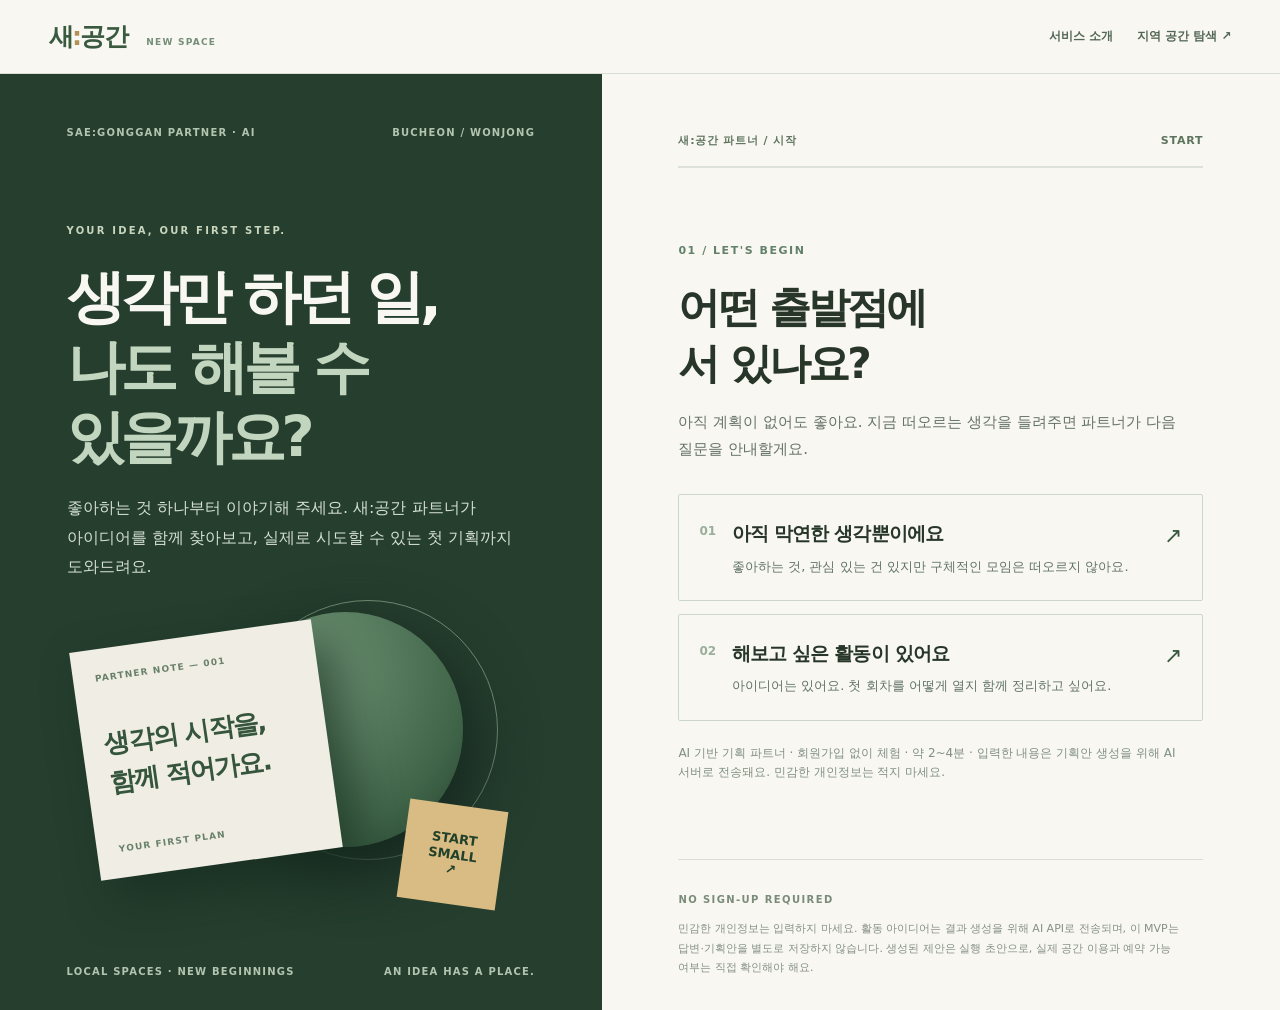
==== commit fc582a7d: "copy: update saegonggan partner branding" ====
--- a/start.html
+++ b/start.html
@@ -3,8 +3,8 @@
 <head>
   <meta charset="utf-8">
   <meta name="viewport" content="width=device-width,initial-scale=1">
-  <meta name="description" content="막연한 관심사도 첫 활동이 될 수 있어요. AI 첫 실행 파트너와 함께 아이디어를 발견하고 첫 회차 기획안까지 만들어 보세요.">
-  <title>AI 첫 실행 파트너 — 새:공간</title>
+  <meta name="description" content="새:공간 파트너와 생각만 하던 일을 첫 기획으로. 관심사를 이야기하면 AI 기반 기획 파트너가 내 활동 아이디어와 첫 회차 계획을 함께 구체화해요.">
+  <title>새:공간 파트너 — 나의 첫 기획</title>
   <link rel="icon" href="./favicon.png" type="image/png">
   <link rel="stylesheet" href="./styles/start.css">
   <script src="./scripts/start.js" defer></script>
@@ -16,34 +16,34 @@
   <nav aria-label="주요 메뉴"><a href="./index.html">서비스 소개</a><a href="./index.html?view=spaces">지역 공간 탐색 <span aria-hidden="true">↗</span></a></nav>
 </header>
 <main class="start-layout" id="start-app">
-  <aside class="story" aria-label="AI 첫 실행 파트너 소개">
-    <div class="story-top"><span>AI FIRST ACTION PARTNER</span><span>BUCHEON / WONJONG</span></div>
-    <div class="story-copy"><p class="eyebrow">FROM MAYBE TO MAYBE I CAN.</p>
-      <h1>생각만 하던 일,<br><em>나도 해볼 수</em><br>있을까요?</h1>
-      <p>잘 짜인 계획이 없어도 괜찮아요. 좋아하는 것 하나에서 시작해, 실제로 열어볼 만한 첫 활동을 함께 만들어 보세요.</p>
+  <aside class="story" aria-label="새:공간 파트너 소개">
+    <div class="story-top"><span>SAE:GONGGAN PARTNER · AI</span><span>BUCHEON / WONJONG</span></div>
+    <div class="story-copy"><p class="eyebrow">YOUR IDEA, OUR FIRST STEP.</p>
+      <h1>생각만 하던 일,<br><em>나도 해볼 수 있을까요?</em></h1>
+      <p>좋아하는 것 하나부터 이야기해 주세요. 새:공간 파트너가 아이디어를 함께 찾아보고, 실제로 시도할 수 있는 첫 기획까지 도와드려요.</p>
     </div>
     <div class="story-art" aria-hidden="true">
       <div class="story-art__ring"></div><div class="story-art__disc"></div>
-      <div class="story-art__sheet"><span>NOTE TO SELF — 001</span><strong>언젠가가 아니라,<br>이번에 한번.</strong><span>ONE SMALL BEGINNING</span></div>
+      <div class="story-art__sheet"><span>PARTNER NOTE — 001</span><strong>생각의 시작을,<br>함께 적어가요.</strong><span>YOUR FIRST PLAN</span></div>
       <div class="story-art__stamp">START<br>SMALL<br>↗</div>
     </div>
     <div class="story-bottom"><span>LOCAL SPACES · NEW BEGINNINGS</span><span>AN IDEA HAS A PLACE.</span></div>
   </aside>
 
   <section class="workspace" aria-label="첫 활동 기획하기">
-    <div class="workspace-head"><span id="journey-label">첫 실행 파트너 / 시작</span><span id="journey-count" aria-live="polite">START</span></div>
+    <div class="workspace-head"><span id="journey-label">새:공간 파트너 / 시작</span><span id="journey-count" aria-live="polite">START</span></div>
     <div class="progress-track" role="progressbar" aria-label="기획 진행률" aria-valuemin="0" aria-valuemax="100" aria-valuenow="0"><span id="progress-fill"></span></div>
     <p class="demo-flag" id="demo-flag" hidden>샘플 체험 모드 — AI API를 사용하지 않으며 실제 AI 제안이 아닙니다.</p>
 
     <div class="view is-current" id="view-choice">
       <p class="view-kicker">01 / LET'S BEGIN</p>
       <h2 tabindex="-1">어떤 출발점에<br>서 있나요?</h2>
-      <p class="view-lead">어디까지 생각했는지만 알려주세요. 무엇을 준비해야 하는지 일일이 설명하지 않아도 괜찮아요.</p>
+      <p class="view-lead">아직 계획이 없어도 좋아요. 지금 떠오르는 생각을 들려주면 파트너가 다음 질문을 안내할게요.</p>
       <div class="path-list">
         <button type="button" class="path-button" data-path="explore"><span class="path-number">01</span><span class="path-copy"><strong>아직 막연한 생각뿐이에요</strong><small>좋아하는 것, 관심 있는 건 있지만 구체적인 모임은 떠오르지 않아요.</small></span><span class="path-arrow" aria-hidden="true">↗</span></button>
         <button type="button" class="path-button" data-path="ready"><span class="path-number">02</span><span class="path-copy"><strong>해보고 싶은 활동이 있어요</strong><small>아이디어는 있어요. 첫 회차를 어떻게 열지 함께 정리하고 싶어요.</small></span><span class="path-arrow" aria-hidden="true">↗</span></button>
       </div>
-      <p class="aside-note">회원가입 없이 체험할 수 있어요 · 약 2~4분 · 입력은 이 브라우저 화면에만 표시되고, 생성에 필요한 정보는 AI 서버로 전송됩니다.</p>
+      <p class="aside-note">AI 기반 기획 파트너 · 회원가입 없이 체험 · 약 2~4분 · 입력한 내용은 기획안 생성을 위해 AI 서버로 전송돼요. 민감한 개인정보는 적지 마세요.</p>
     </div>
 
     <div class="view" id="view-question" hidden>
@@ -64,7 +64,7 @@
     <div class="view" id="view-ideas" hidden>
       <p class="view-kicker">02 / THREE POSSIBILITIES</p>
       <h2 tabindex="-1">이런 시작은<br>어떤가요?</h2>
-      <p class="view-lead" id="ideas-intro">조금 다르게 시작할 수 있는 세 가지 방향을 골라봤어요. 정답은 없어요. 마음이 가는 하나만 선택해 주세요.</p>
+      <p class="view-lead" id="ideas-intro">새:공간 파트너가 세 가지 시작 방법을 생각해 봤어요. 마음이 가는 하나를 골라 함께 다듬어 보세요.</p>
       <div class="idea-list" id="idea-list" role="group" aria-label="추천 활동 아이디어"></div>
       <label class="input-block" for="idea-adjustment">내 방식으로 조금 바꾸고 싶나요? <small>선택</small>
         <input id="idea-adjustment" maxlength="140" placeholder="예: 너무 큰 모임 말고, 4명 정도로 해보고 싶어요">
@@ -74,8 +74,8 @@
     </div>
 
     <div class="view plan" id="view-plan" hidden>
-      <p class="view-kicker">YOUR FIRST PROJECT / 나의 첫 활동 기획안</p>
-      <h2 id="plan-title" tabindex="-1">생각을 첫 활동으로.</h2>
+      <p class="view-kicker">SAE:GONGGAN PARTNER / 함께 만든 나의 첫 기획</p>
+      <h2 id="plan-title" tabindex="-1">나의 첫 기획.</h2>
       <p class="plan-summary" id="plan-one-liner"></p>
       <p class="demo-flag" id="plan-demo" hidden>샘플 기획안입니다. 실제 AI 생성 결과가 아닙니다.</p>
       <div class="plan-intro"><span>WHY THIS IDEA</span><p id="plan-why"></p></div>
@@ -84,7 +84,7 @@
       <section class="plan-section"><div class="plan-section__head"><span>02 / READY TO INVITE</span><h3>복사해서 써볼 모집 문구</h3></div><div class="invite-box"><p id="plan-invite"></p><button type="button" id="copy-invite" class="button-outline">모집 문구 복사 ↗</button></div></section>
       <section class="plan-section"><div class="plan-section__head"><span>03 / ONE SMALL ACTION</span><h3>오늘 해볼 수 있는 한 가지</h3></div><p class="first-action" id="plan-first-action"></p><p id="plan-first-detail" class="muted-text"></p></section>
       <div class="plan-columns"><section><h3>실행 전 체크</h3><ul id="plan-prep"></ul></section><section><h3>공간을 검토할 때</h3><ul id="plan-space"></ul></section><section><h3>비용이 발생할 수 있는 항목</h3><ul id="plan-cost"></ul></section></div>
-      <div class="plan-next"><p>작은 시작이, 실제 경험이 되도록.</p><div class="plan-actions"><button type="button" class="button-primary" id="copy-plan">기획안 전체 복사 ↗</button><a class="button-outline" href="./index.html?view=spaces">지역 공간 살펴보기 ↗</a><button type="button" class="button-minor" id="another-idea" hidden>다른 아이디어도 보기</button><button type="button" class="button-minor" id="restart">처음부터 다시</button></div></div>
+      <div class="plan-next"><p>이제 이 작은 기획을 직접 시작해 볼까요?</p><div class="plan-actions"><button type="button" class="button-primary" id="copy-plan">기획안 전체 복사 ↗</button><a class="button-outline" href="./index.html?view=spaces">지역 공간 살펴보기 ↗</a><button type="button" class="button-minor" id="another-idea" hidden>다른 아이디어도 보기</button><button type="button" class="button-minor" id="restart">처음부터 다시</button></div></div>
       <p class="disclaimer" id="plan-caution"></p>
     </div>
 
